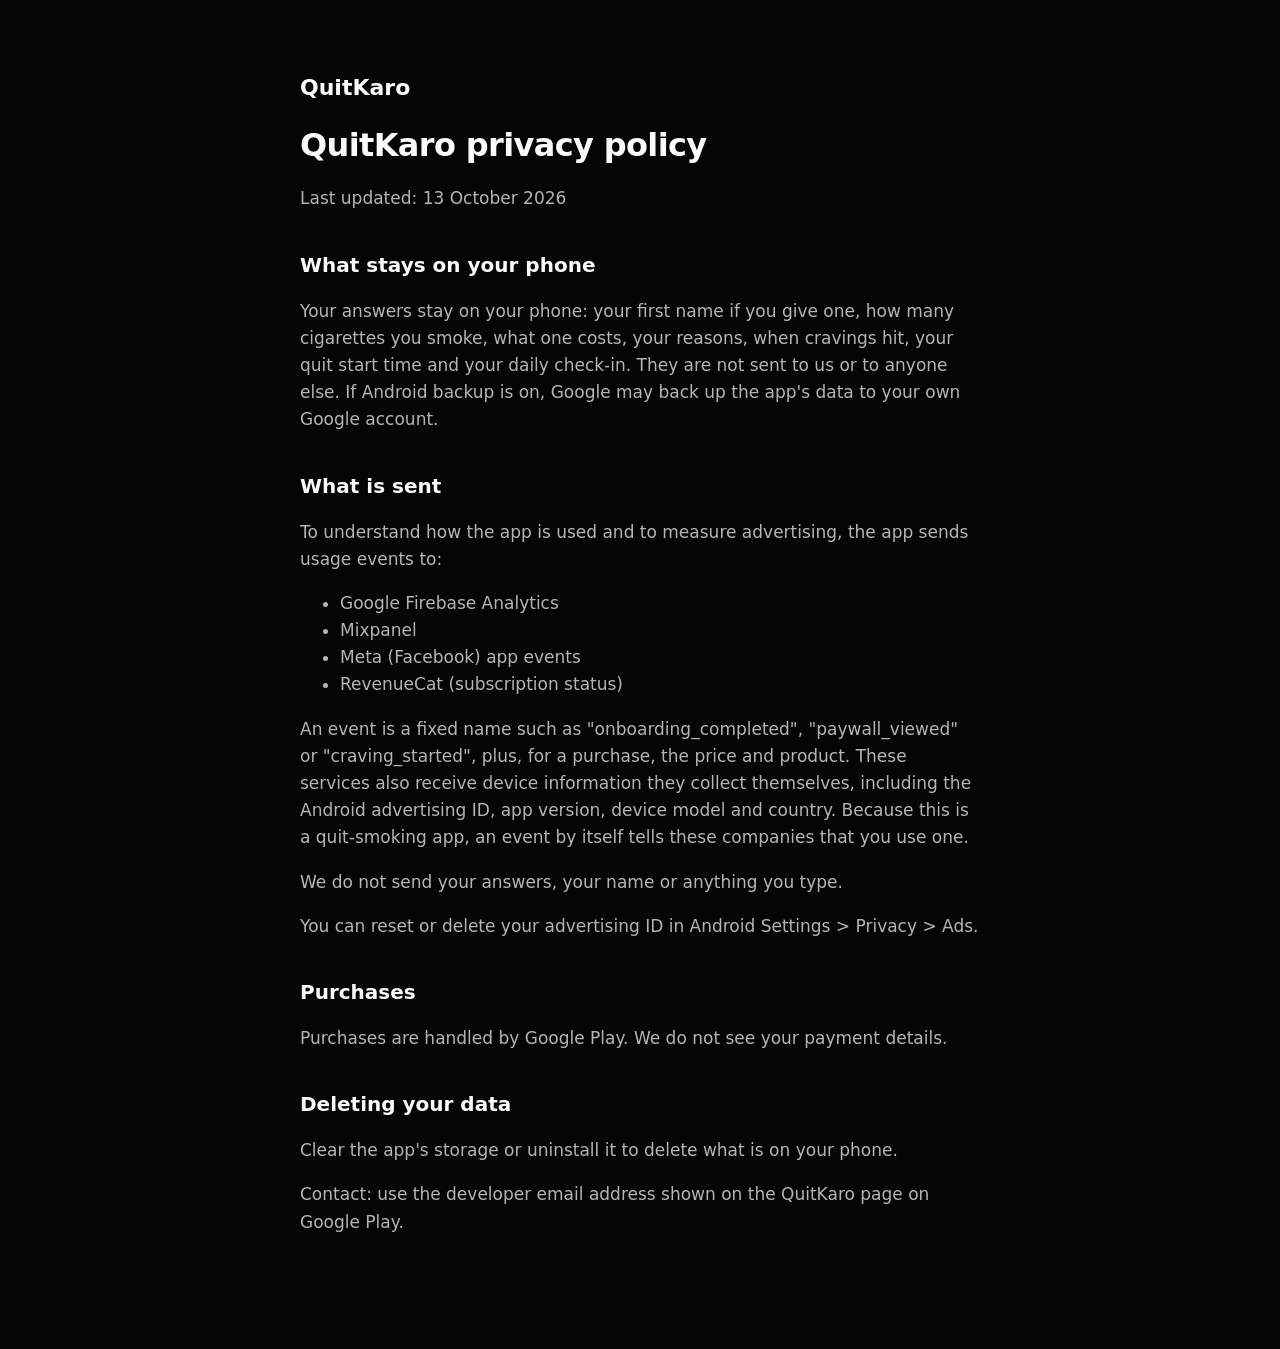
==== index.html @ 80783c03 "QuitKaro privacy policy page Co-Authored-By: Claude Opus 5.5 <noreply@anthropic.com>" ====
<!doctype html><html lang="en"><head><meta charset="utf-8"><meta name="viewport" content="width=device-width,initial-scale=1"><title>QuitKaro privacy policy</title>
<style>body{margin:0;background:#050505;color:#FAFAF7;font:17px/1.6 system-ui,-apple-system,"Segoe UI",Roboto,sans-serif}main{max-width:680px;margin:0 auto;padding:48px 20px 96px}h1{font-size:32px;line-height:1.15;letter-spacing:-.02em}h2{font-size:20px;margin-top:36px}p,li{color:#B5B5B0}a{color:#D4FF4F}</style></head><body><main><p style="font-weight:700;font-size:22px;color:#FAFAF7">QuitKaro</p><h1>QuitKaro privacy policy</h1>
<p>Last updated: 13 October 2026</p>
<h2>What stays on your phone</h2>
<p>Your answers stay on your phone: your first name if you give one, how many cigarettes you smoke, what one costs, your reasons, when cravings hit, your quit start time and your daily check-in. They are not sent to us or to anyone else. If Android backup is on, Google may back up the app&#x27;s data to your own Google account.</p>
<h2>What is sent</h2>
<p>To understand how the app is used and to measure advertising, the app sends usage events to:</p>
<ul><li>Google Firebase Analytics</li><li>Mixpanel</li><li>Meta (Facebook) app events</li><li>RevenueCat (subscription status)</li></ul>
<p>An event is a fixed name such as &quot;onboarding_completed&quot;, &quot;paywall_viewed&quot; or &quot;craving_started&quot;, plus, for a purchase, the price and product. These services also receive device information they collect themselves, including the Android advertising ID, app version, device model and country. Because this is a quit-smoking app, an event by itself tells these companies that you use one.</p>
<p>We do not send your answers, your name or anything you type.</p>
<p>You can reset or delete your advertising ID in Android Settings &gt; Privacy &gt; Ads.</p>
<h2>Purchases</h2>
<p>Purchases are handled by Google Play. We do not see your payment details.</p>
<h2>Deleting your data</h2>
<p>Clear the app&#x27;s storage or uninstall it to delete what is on your phone.</p>
<p>Contact: use the developer email address shown on the QuitKaro page on Google Play.</p></main></body></html>
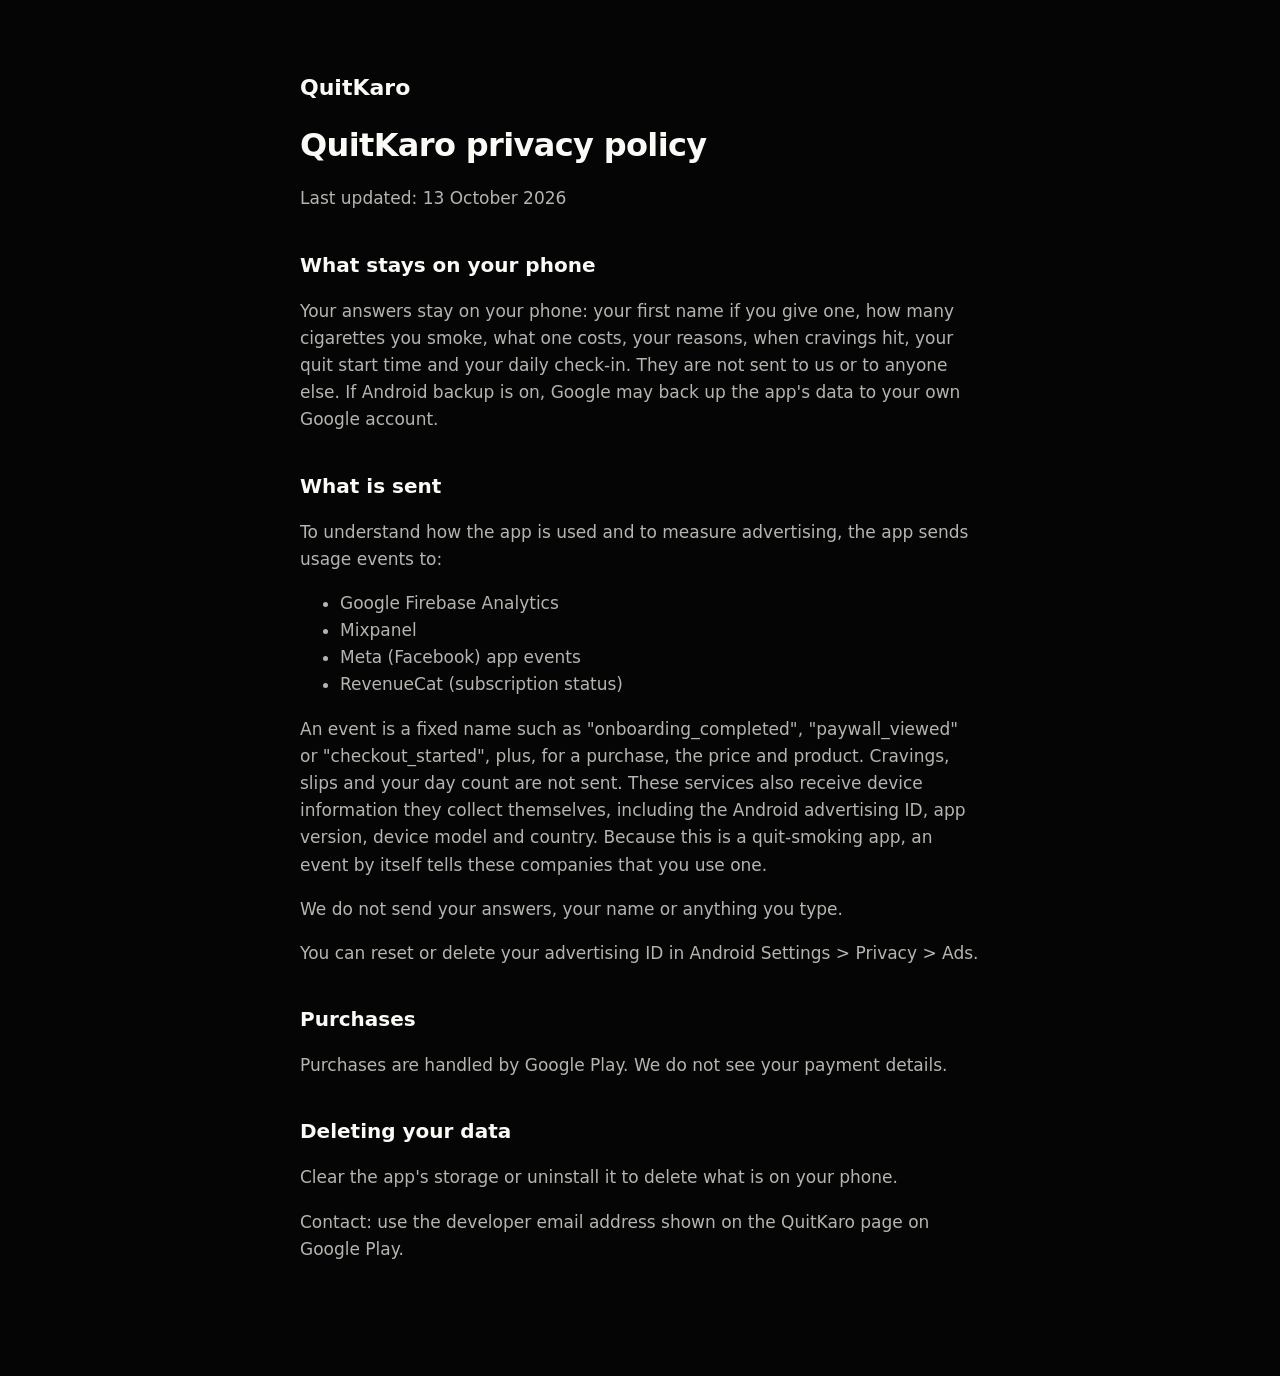
==== commit 9312aa84: "Privacy policy: cravings and slips are not sent Co-Authored-By: Claude Opus 5.5 <noreply@anthropic.c" ====
--- a/index.html
+++ b/index.html
@@ -6,7 +6,7 @@
 <h2>What is sent</h2>
 <p>To understand how the app is used and to measure advertising, the app sends usage events to:</p>
 <ul><li>Google Firebase Analytics</li><li>Mixpanel</li><li>Meta (Facebook) app events</li><li>RevenueCat (subscription status)</li></ul>
-<p>An event is a fixed name such as &quot;onboarding_completed&quot;, &quot;paywall_viewed&quot; or &quot;craving_started&quot;, plus, for a purchase, the price and product. These services also receive device information they collect themselves, including the Android advertising ID, app version, device model and country. Because this is a quit-smoking app, an event by itself tells these companies that you use one.</p>
+<p>An event is a fixed name such as &quot;onboarding_completed&quot;, &quot;paywall_viewed&quot; or &quot;checkout_started&quot;, plus, for a purchase, the price and product. Cravings, slips and your day count are not sent. These services also receive device information they collect themselves, including the Android advertising ID, app version, device model and country. Because this is a quit-smoking app, an event by itself tells these companies that you use one.</p>
 <p>We do not send your answers, your name or anything you type.</p>
 <p>You can reset or delete your advertising ID in Android Settings &gt; Privacy &gt; Ads.</p>
 <h2>Purchases</h2>
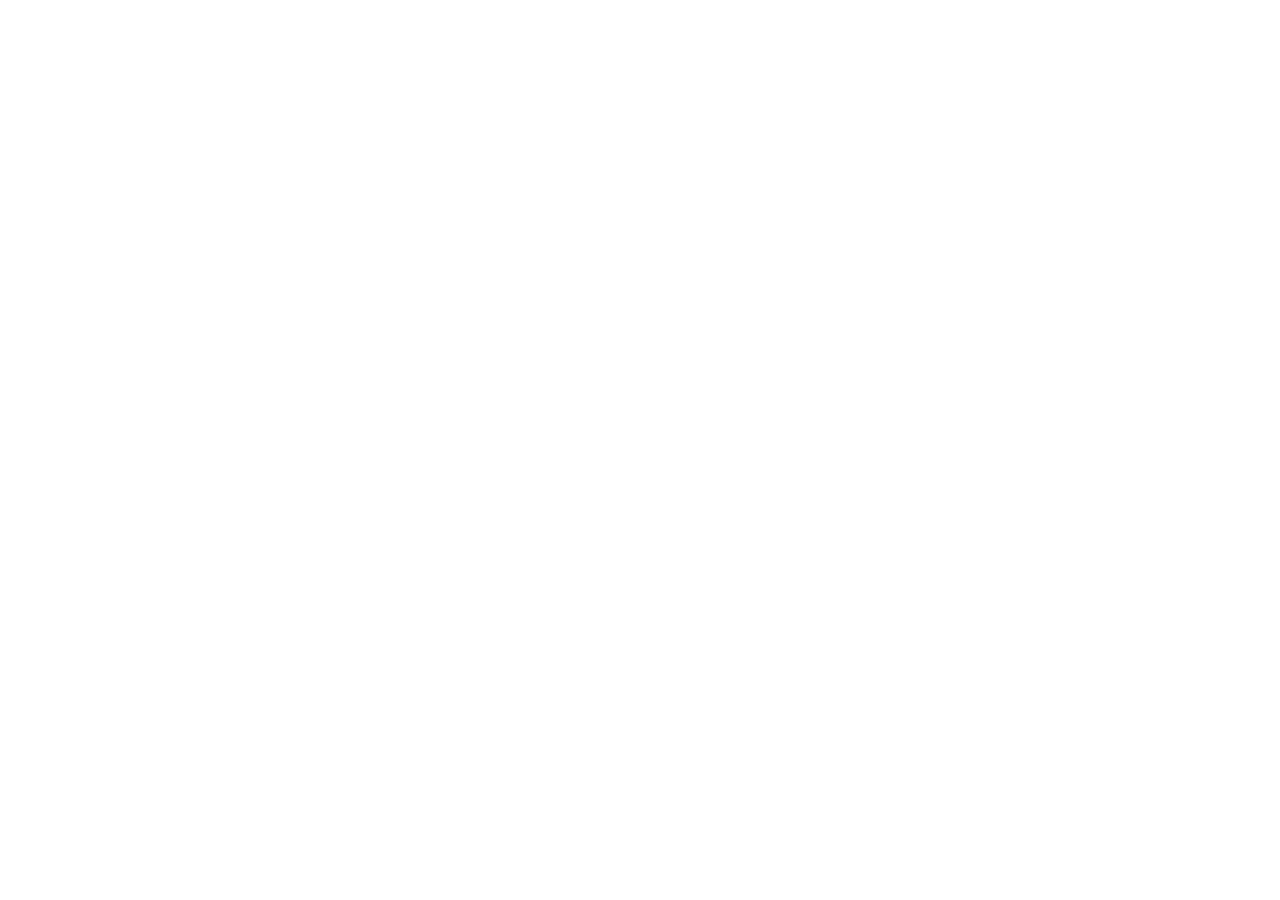
==== commit c84eae93: "Interactive landing page with a Remotion player Co-Authored-By: Claude Opus 5.5 <noreply@anthropic.c" ====
--- a/index.html
+++ b/index.html
@@ -1,16 +1,16 @@
-<!doctype html><html lang="en"><head><meta charset="utf-8"><meta name="viewport" content="width=device-width,initial-scale=1"><title>QuitKaro privacy policy</title>
-<style>body{margin:0;background:#050505;color:#FAFAF7;font:17px/1.6 system-ui,-apple-system,"Segoe UI",Roboto,sans-serif}main{max-width:680px;margin:0 auto;padding:48px 20px 96px}h1{font-size:32px;line-height:1.15;letter-spacing:-.02em}h2{font-size:20px;margin-top:36px}p,li{color:#B5B5B0}a{color:#D4FF4F}</style></head><body><main><p style="font-weight:700;font-size:22px;color:#FAFAF7">QuitKaro</p><h1>QuitKaro privacy policy</h1>
-<p>Last updated: 13 October 2026</p>
-<h2>What stays on your phone</h2>
-<p>Your answers stay on your phone: your first name if you give one, how many cigarettes you smoke, what one costs, your reasons, when cravings hit, your quit start time and your daily check-in. They are not sent to us or to anyone else. If Android backup is on, Google may back up the app&#x27;s data to your own Google account.</p>
-<h2>What is sent</h2>
-<p>To understand how the app is used and to measure advertising, the app sends usage events to:</p>
-<ul><li>Google Firebase Analytics</li><li>Mixpanel</li><li>Meta (Facebook) app events</li><li>RevenueCat (subscription status)</li></ul>
-<p>An event is a fixed name such as &quot;onboarding_completed&quot;, &quot;paywall_viewed&quot; or &quot;checkout_started&quot;, plus, for a purchase, the price and product. Cravings, slips and your day count are not sent. These services also receive device information they collect themselves, including the Android advertising ID, app version, device model and country. Because this is a quit-smoking app, an event by itself tells these companies that you use one.</p>
-<p>We do not send your answers, your name or anything you type.</p>
-<p>You can reset or delete your advertising ID in Android Settings &gt; Privacy &gt; Ads.</p>
-<h2>Purchases</h2>
-<p>Purchases are handled by Google Play. We do not see your payment details.</p>
-<h2>Deleting your data</h2>
-<p>Clear the app&#x27;s storage or uninstall it to delete what is on your phone.</p>
-<p>Contact: use the developer email address shown on the QuitKaro page on Google Play.</p></main></body></html>+<!doctype html>
+<html lang="en">
+  <head>
+    <meta charset="utf-8" />
+    <meta name="viewport" content="width=device-width, initial-scale=1" />
+    <meta name="theme-color" content="#050505" />
+    <title>QuitKaro: see what each cigarette costs</title>
+    <meta name="description" content="QuitKaro is a quit-smoking app for Android. A quit clock, money kept in rupees, and guided breathing for cravings." />
+    <link rel="icon" href="/quitkaro-site/icon.png" />
+    <script type="module" crossorigin src="/quitkaro-site/assets/index-C-88wdEU.js"></script>
+    <link rel="stylesheet" crossorigin href="/quitkaro-site/assets/index-a7Lyrb7I.css">
+  </head>
+  <body>
+    <div id="root"></div>
+  </body>
+</html>
